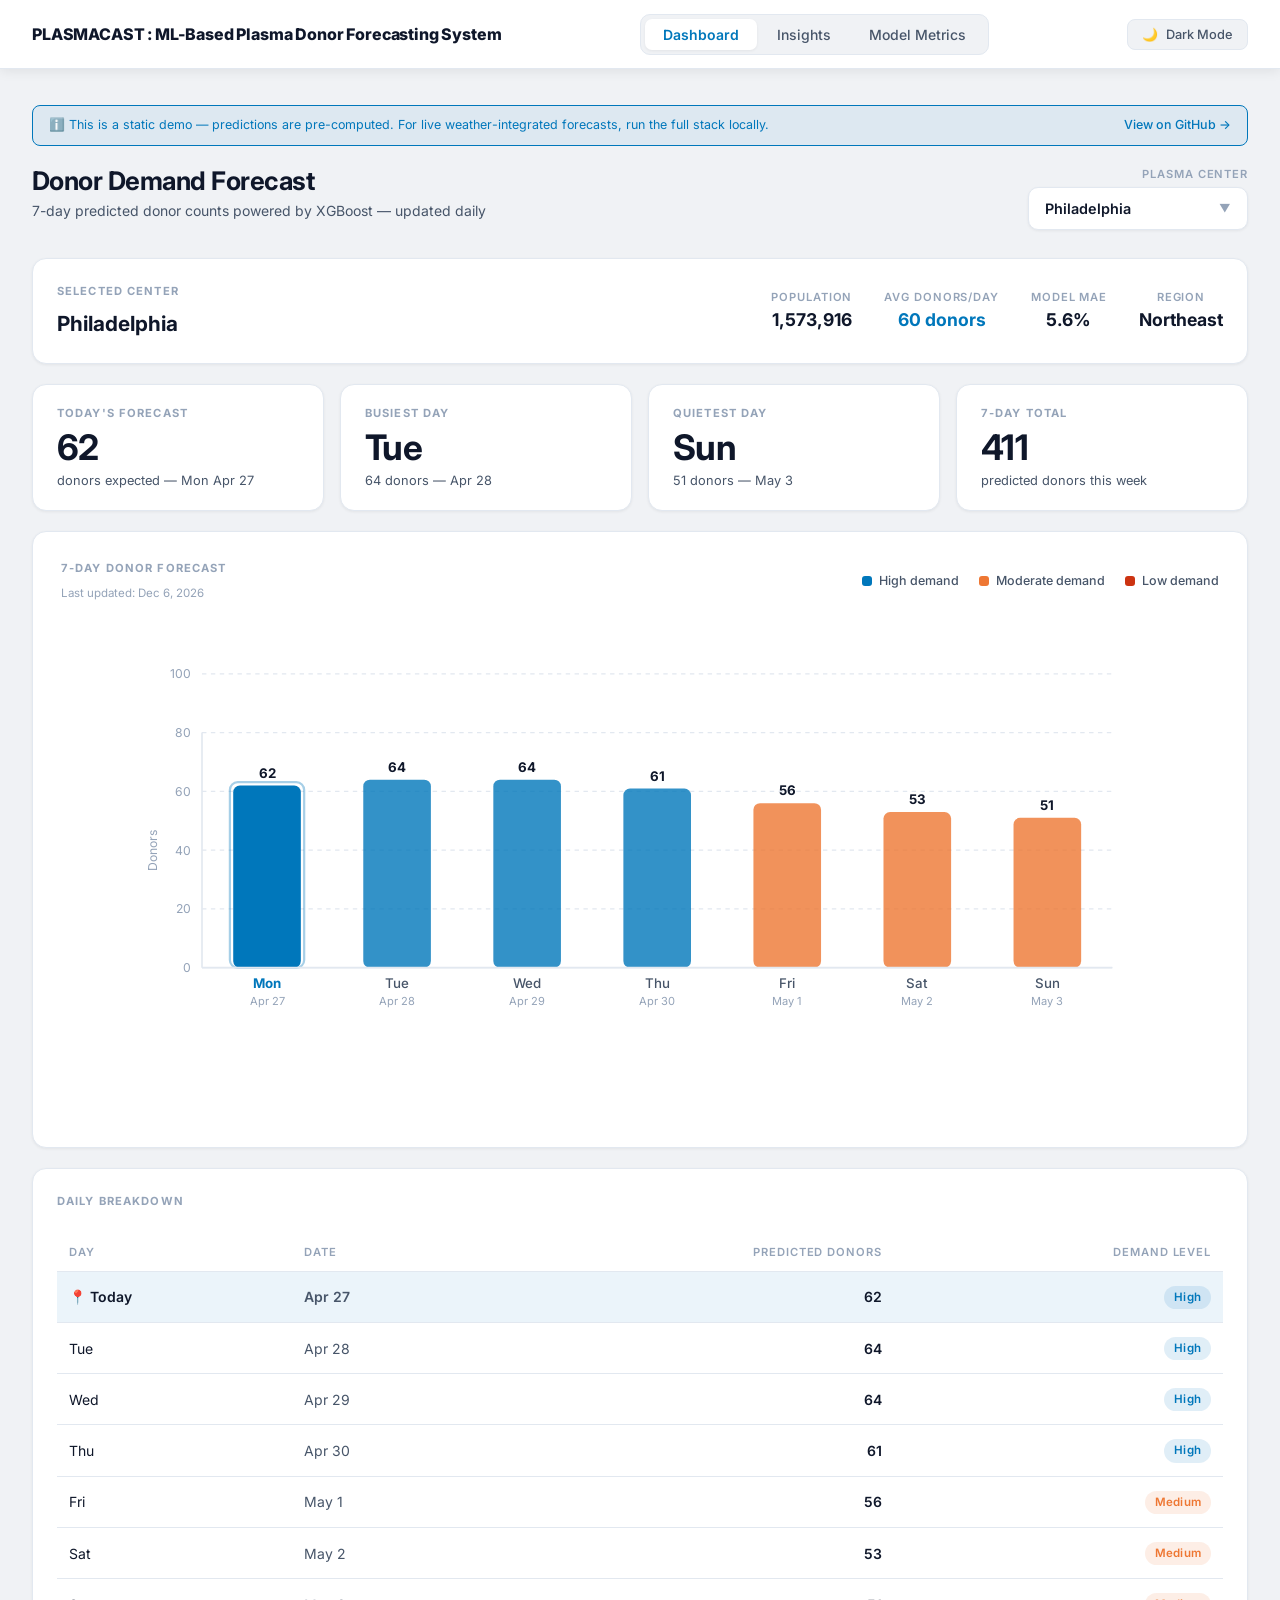
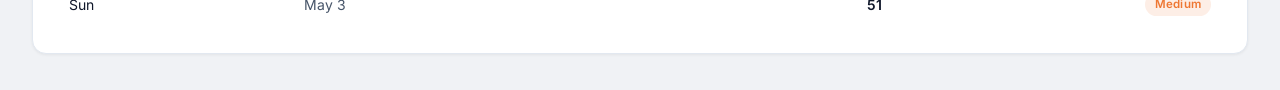
==== docs/index.html @ db581229 "Create a static version of our actual dashboard" ====
<!DOCTYPE html>
<html lang="en" data-theme="light">
<head>
  <meta charset="UTF-8" />
  <meta name="viewport" content="width=device-width, initial-scale=1.0"/>
  <title>PlasmaCast: Donor Demand Dashboard</title>
  <link href="https://fonts.googleapis.com/css2?family=Inter:wght@300;400;500;600;700;800&display=swap" rel="stylesheet"/>
  <style>
    :root[data-theme="light"] {
      --bg-primary:     #F0F2F5;
      --bg-secondary:   #FFFFFF;
      --bg-nav:         #FFFFFF;
      --border:         #E2E8F0;
      --text-primary:   #0F172A;
      --text-secondary: #475569;
      --text-muted:     #94A3B8;
      --accent:         #0077BB;
      --accent-hover:   #005E99;
      --accent-light:   rgba(0, 119, 187, 0.08);
      --high:           #0077BB;
      --medium:         #EE7733;
      --low:            #CC3311;
      --nav-shadow:     0 2px 12px rgba(0,0,0,0.08);
      --card-shadow:    0 1px 3px rgba(0,0,0,0.06);
      --card-shadow-hover: 0 4px 16px rgba(0,0,0,0.10);
    }
    :root[data-theme="dark"] {
      --bg-primary:     #0D1117;
      --bg-secondary:   #161B22;
      --bg-nav:         #161B22;
      --border:         #30363D;
      --text-primary:   #E6EDF3;
      --text-secondary: #8B949E;
      --text-muted:     #484F58;
      --accent:         #38BDF8;
      --accent-hover:   #7DD3FC;
      --accent-light:   rgba(56, 189, 248, 0.08);
      --high:           #38BDF8;
      --medium:         #EE7733;
      --low:            #CC3311;
      --nav-shadow:     0 2px 12px rgba(0,0,0,0.4);
      --card-shadow:    0 1px 3px rgba(0,0,0,0.3);
      --card-shadow-hover: 0 4px 16px rgba(0,0,0,0.4);
    }
    *, *::before, *::after { box-sizing: border-box; margin: 0; padding: 0; }
    body {
      font-family: 'Inter', -apple-system, sans-serif;
      background: var(--bg-primary);
      color: var(--text-primary);
      transition: background 0.3s ease, color 0.3s ease;
      min-height: 100vh;
      font-size: 14px;
      line-height: 1.5;
    }
    a { color: var(--accent); text-decoration: none; font-weight: 500; }
    a:hover { text-decoration: underline; }
    nav {
      background: var(--bg-nav);
      border-bottom: 1px solid var(--border);
      box-shadow: var(--nav-shadow);
      position: sticky;
      top: 0;
      z-index: 100;
    }
    .nav-inner {
      max-width: 1320px;
      margin: 0 auto;
      padding: 0 32px;
      height: 68px;
      display: flex;
      align-items: center;
      justify-content: space-between;
      gap: 24px;
    }
    .nav-brand {
      font-size: 1rem;
      font-weight: 800;
      color: var(--text-primary);
      letter-spacing: -0.01em;
      flex-shrink: 0;
    }
    .nav-links {
      display: flex;
      align-items: center;
      gap: 2px;
      background: var(--bg-primary);
      padding: 4px;
      border-radius: 10px;
      border: 1px solid var(--border);
    }
    .nav-link {
      padding: 7px 18px;
      border-radius: 7px;
      font-size: 0.875rem;
      font-weight: 500;
      color: var(--text-secondary);
      cursor: pointer;
      border: none;
      background: transparent;
      transition: all 0.15s ease;
      font-family: 'Inter', sans-serif;
      white-space: nowrap;
    }
    .nav-link:hover { color: var(--text-primary); background: var(--bg-secondary); }
    .nav-link.active {
      background: var(--bg-secondary);
      color: var(--accent);
      font-weight: 600;
      box-shadow: var(--card-shadow);
    }
    .nav-right { display: flex; align-items: center; gap: 12px; flex-shrink: 0; }
    .theme-toggle {
      display: flex;
      align-items: center;
      gap: 8px;
      cursor: pointer;
      font-size: 0.8rem;
      font-weight: 500;
      color: var(--text-secondary);
      border: 1px solid var(--border);
      padding: 7px 14px;
      border-radius: 8px;
      background: var(--bg-primary);
      transition: all 0.15s ease;
      font-family: 'Inter', sans-serif;
    }
    .theme-toggle:hover { border-color: var(--accent); color: var(--accent); background: var(--accent-light); }
    .main { max-width: 1320px; margin: 0 auto; padding: 36px 32px; }
    .page { display: none; }
    .page.active { display: block; }
    .page-header {
      display: flex;
      align-items: flex-start;
      justify-content: space-between;
      margin-bottom: 28px;
      gap: 24px;
    }
    .page-title { font-size: 1.6rem; font-weight: 700; color: var(--text-primary); letter-spacing: -0.02em; line-height: 1.2; }
    .page-subtitle { font-size: 0.875rem; color: var(--text-secondary); margin-top: 4px; }
    .header-controls { display: flex; flex-direction: column; align-items: flex-end; gap: 4px; flex-shrink: 0; }
    .select-label { font-size: 0.7rem; font-weight: 600; text-transform: uppercase; letter-spacing: 0.08em; color: var(--text-muted); }
    .custom-select-wrap { position: relative; min-width: 220px; }
    .custom-select-trigger {
      display: flex;
      align-items: center;
      justify-content: space-between;
      gap: 12px;
      padding: 10px 16px;
      background: var(--bg-secondary);
      border: 1.5px solid var(--border);
      border-radius: 10px;
      cursor: pointer;
      font-family: 'Inter', sans-serif;
      font-size: 0.9rem;
      font-weight: 600;
      color: var(--text-primary);
      transition: all 0.15s ease;
      user-select: none;
      box-shadow: var(--card-shadow);
    }
    .custom-select-trigger:hover,
    .custom-select-trigger.open {
      border-color: var(--accent);
      box-shadow: 0 0 0 3px var(--accent-light);
    }
    .chevron { font-size: 0.7rem; color: var(--text-muted); transition: transform 0.2s ease; flex-shrink: 0; }
    .chevron.open { transform: rotate(180deg); }
    .custom-select-options {
      position: absolute;
      top: calc(100% + 6px);
      left: 0; right: 0;
      background: var(--bg-secondary);
      border: 1.5px solid var(--border);
      border-radius: 12px;
      box-shadow: var(--card-shadow-hover);
      z-index: 200;
      overflow: hidden;
      display: none;
      animation: dropIn 0.15s ease;
    }
    .custom-select-options.open { display: block; }
    @keyframes dropIn {
      from { opacity: 0; transform: translateY(-6px); }
      to   { opacity: 1; transform: translateY(0); }
    }
    .custom-option {
      display: flex;
      align-items: center;
      gap: 10px;
      padding: 10px 16px;
      font-size: 0.875rem;
      font-weight: 500;
      color: var(--text-secondary);
      cursor: pointer;
      transition: all 0.1s ease;
      border-bottom: 1px solid var(--border);
    }
    .custom-option:last-child { border-bottom: none; }
    .custom-option:hover { background: var(--bg-primary); color: var(--text-primary); }
    .custom-option.selected { background: var(--accent-light); color: var(--accent); font-weight: 600; }
    .card {
      background: var(--bg-secondary);
      border: 1px solid var(--border);
      border-radius: 14px;
      padding: 24px;
      box-shadow: var(--card-shadow);
      transition: box-shadow 0.2s ease;
    }
    .card:hover { box-shadow: var(--card-shadow-hover); }
    .card-title {
      font-size: 0.7rem;
      font-weight: 700;
      text-transform: uppercase;
      letter-spacing: 0.1em;
      color: var(--text-muted);
      margin-bottom: 8px;
    }
    .card-value { font-size: 2.2rem; font-weight: 700; color: var(--text-primary); line-height: 1; letter-spacing: -0.02em; }
    .card-sub { font-size: 0.8rem; color: var(--text-secondary); margin-top: 6px; }
    .summary-card { padding: 20px 24px; }
    .chart-card { padding: 28px; }
    .chart-header { display: flex; align-items: center; justify-content: space-between; margin-bottom: 24px; flex-wrap: wrap; gap: 12px; }
    .grid-4 { display: grid; grid-template-columns: repeat(4, 1fr); gap: 16px; margin-bottom: 20px; }
    .grid-3 { display: grid; grid-template-columns: repeat(3, 1fr); gap: 16px; }
    .grid-2 { display: grid; grid-template-columns: 1fr 1fr; gap: 20px; margin-top: 20px; }
    .chart-legend { display: flex; align-items: center; gap: 20px; }
    .legend-item { display: flex; align-items: center; gap: 7px; font-size: 0.78rem; color: var(--text-secondary); font-weight: 500; }
    .legend-dot { width: 10px; height: 10px; border-radius: 3px; flex-shrink: 0; }
    .legend-dot.high   { background: var(--high); }
    .legend-dot.medium { background: var(--medium); }
    .legend-dot.low    { background: var(--low); }
    .badge { display: inline-flex; align-items: center; padding: 3px 10px; border-radius: 20px; font-size: 0.72rem; font-weight: 600; letter-spacing: 0.02em; }
    .badge-high   { background: rgba(0,119,187,0.12);  color: var(--high); }
    .badge-medium { background: rgba(238,119,51,0.12); color: var(--medium); }
    .badge-low    { background: rgba(204,51,17,0.12);  color: var(--low); }
    .loading { display: flex; align-items: center; justify-content: center; padding: 80px; color: var(--text-muted); font-size: 0.875rem; }
    .forecast-svg-wrap { width: 100%; overflow: visible; }
    .forecast-table { width: 100%; border-collapse: collapse; font-size: 0.875rem; }
    .forecast-table th { text-align: left; padding: 10px 12px; color: var(--text-muted); font-weight: 600; font-size: 0.7rem; text-transform: uppercase; letter-spacing: 0.08em; border-bottom: 1px solid var(--border); }
    .forecast-table th:last-child, .forecast-table td:last-child { text-align: right; }
    .forecast-table th:nth-child(3), .forecast-table td:nth-child(3) { text-align: right; }
    .forecast-table td { padding: 13px 12px; border-bottom: 1px solid var(--border); color: var(--text-primary); }
    .forecast-table tr:last-child td { border-bottom: none; }
    .forecast-table tr.today-row td { background: var(--accent-light); font-weight: 600; }
    .forecast-table tr:not(.today-row):hover td { background: var(--bg-primary); }
    .mae-row { display: flex; align-items: center; gap: 14px; margin-bottom: 14px; }
    .mae-city { width: 120px; font-size: 0.8rem; color: var(--text-secondary); text-align: right; flex-shrink: 0; font-weight: 500; }
    .mae-bar-wrap { flex: 1; background: var(--bg-primary); border-radius: 6px; height: 28px; overflow: hidden; border: 1px solid var(--border); }
    .mae-bar { height: 100%; border-radius: 6px; transition: width 0.6s cubic-bezier(0.4, 0, 0.2, 1); }
    .mae-value { width: 48px; font-size: 0.8rem; font-weight: 700; color: var(--text-primary); flex-shrink: 0; }
    .mae-overall-line { margin-top: 16px; padding-top: 16px; border-top: 1px solid var(--border); font-size: 0.8rem; color: var(--text-secondary); text-align: center; }
    .metric-card { text-align: center; padding: 28px 20px; }
    .metric-value { font-size: 2rem; font-weight: 800; color: var(--text-primary); letter-spacing: -0.03em; line-height: 1; margin-bottom: 8px; }
    .metric-value.accent { color: var(--accent); }
    .metric-label { font-size: 0.78rem; color: var(--text-secondary); line-height: 1.4; }
    .config-row { display: flex; justify-content: space-between; align-items: center; padding: 11px 0; border-bottom: 1px solid var(--border); font-size: 0.875rem; }
    .config-row:last-child { border-bottom: none; }
    .config-key { color: var(--text-secondary); }
    .config-val { font-weight: 600; color: var(--text-primary); }
    .features-grid { display: grid; grid-template-columns: 1fr 1fr; gap: 8px; }
    .feature-tag { display: flex; align-items: center; gap: 8px; padding: 9px 12px; background: var(--bg-primary); border: 1px solid var(--border); border-radius: 8px; font-size: 0.78rem; font-weight: 500; color: var(--text-secondary); }
    .feature-dot { width: 7px; height: 7px; border-radius: 50%; flex-shrink: 0; }
    .sources-grid { display: grid; grid-template-columns: 1fr 1fr; gap: 20px; }
    .source-item { padding: 16px; background: var(--bg-primary); border: 1px solid var(--border); border-radius: 10px; }
    .source-title { font-size: 0.875rem; font-weight: 600; color: var(--text-primary); margin-bottom: 6px; }
    .source-desc { font-size: 0.78rem; color: var(--text-secondary); line-height: 1.6; margin-bottom: 8px; }
    .explanation-text { font-size: 0.875rem; color: var(--text-secondary); line-height: 1.8; }
    .city-stats-card { margin-bottom: 20px; }
    .static-notice {
      background: var(--accent-light);
      border: 1px solid var(--accent);
      border-radius: 8px;
      padding: 10px 16px;
      font-size: 0.78rem;
      color: var(--accent);
      margin-bottom: 20px;
      display: flex;
      align-items: center;
      gap: 8px;
    }
    @media (max-width: 900px) {
      .grid-4 { grid-template-columns: repeat(2, 1fr); }
      .grid-3 { grid-template-columns: repeat(2, 1fr); }
      .grid-2 { grid-template-columns: 1fr; }
      .sources-grid { grid-template-columns: 1fr; }
      .nav-inner { padding: 0 16px; }
      .main { padding: 24px 16px; }
    }
  </style>
</head>
<body>

  <nav>
    <div class="nav-inner">
      <div class="nav-brand">PLASMACAST : ML-Based Plasma Donor Forecasting System</div>
      <div class="nav-links">
        <button class="nav-link active" onclick="showPage('forecast', this)">Dashboard</button>
        <button class="nav-link" onclick="showPage('insights', this)">Insights</button>
        <button class="nav-link" onclick="showPage('metrics', this)">Model Metrics</button>
      </div>
      <div class="nav-right">
        <button class="theme-toggle" onclick="toggleTheme()" id="theme-btn">
          <span id="theme-icon">🌙</span>
          <span id="theme-label">Dark Mode</span>
        </button>
      </div>
    </div>
  </nav>

  <main class="main">

    <!-- PAGE 1: DASHBOARD -->
    <div id="page-forecast" class="page active">

      <div class="static-notice">
        ℹ️ This is a static demo — predictions are pre-computed. For live weather-integrated forecasts, run the full stack locally.
        <a href="https://github.com/PW13052003/plasmacast" target="_blank" style="margin-left:auto;">View on GitHub →</a>
      </div>

      <div class="page-header">
        <div>
          <div class="page-title">Donor Demand Forecast</div>
          <div class="page-subtitle">7-day predicted donor counts powered by XGBoost — updated daily</div>
        </div>
        <div class="header-controls">
          <label class="select-label">Plasma Center</label>
          <div class="custom-select-wrap" id="city-dropdown">
            <div class="custom-select-trigger" onclick="toggleDropdown()">
              <div class="trigger-left">
                <span id="selected-label">Philadelphia</span>
              </div>
              <span class="chevron" id="chevron">▼</span>
            </div>
            <div class="custom-select-options" id="dropdown-options"></div>
          </div>
        </div>
      </div>

      <div class="card city-stats-card" id="city-stats">
        <div style="display:flex; align-items:center; justify-content:space-between; flex-wrap:wrap; gap:16px;">
          <div>
            <div class="card-title">Selected Center</div>
            <div style="font-size:1.3rem; font-weight:700; color:var(--text-primary);" id="stats-city-name">Philadelphia</div>
          </div>
          <div style="display:flex; gap:32px; flex-wrap:wrap;">
            <div style="text-align:center;">
              <div style="font-size:0.7rem; font-weight:600; text-transform:uppercase; letter-spacing:0.08em; color:var(--text-muted);">Population</div>
              <div style="font-size:1.1rem; font-weight:700; color:var(--text-primary); margin-top:2px;" id="stats-population">--</div>
            </div>
            <div style="text-align:center;">
              <div style="font-size:0.7rem; font-weight:600; text-transform:uppercase; letter-spacing:0.08em; color:var(--text-muted);">Avg Donors/Day</div>
              <div style="font-size:1.1rem; font-weight:700; color:var(--accent); margin-top:2px;" id="stats-base">--</div>
            </div>
            <div style="text-align:center;">
              <div style="font-size:0.7rem; font-weight:600; text-transform:uppercase; letter-spacing:0.08em; color:var(--text-muted);">Model MAE</div>
              <div style="font-size:1.1rem; font-weight:700; color:var(--text-primary); margin-top:2px;" id="stats-mae">--</div>
            </div>
            <div style="text-align:center;">
              <div style="font-size:0.7rem; font-weight:600; text-transform:uppercase; letter-spacing:0.08em; color:var(--text-muted);">Region</div>
              <div style="font-size:1.1rem; font-weight:700; color:var(--text-primary); margin-top:2px;" id="stats-region">--</div>
            </div>
          </div>
        </div>
      </div>

      <div class="grid-4">
        <div class="card summary-card">
          <div class="card-title">Today's Forecast</div>
          <div class="card-value" id="today-count">--</div>
          <div class="card-sub" id="today-label">donors expected</div>
        </div>
        <div class="card summary-card">
          <div class="card-title">Busiest Day</div>
          <div class="card-value" id="busiest-day">--</div>
          <div class="card-sub" id="busiest-count">--</div>
        </div>
        <div class="card summary-card">
          <div class="card-title">Quietest Day</div>
          <div class="card-value" id="quietest-day">--</div>
          <div class="card-sub" id="quietest-count">--</div>
        </div>
        <div class="card summary-card">
          <div class="card-title">7-Day Total</div>
          <div class="card-value" id="week-total">--</div>
          <div class="card-sub">predicted donors this week</div>
        </div>
      </div>

      <div class="card chart-card">
        <div class="chart-header">
          <div>
            <div class="card-title">7-Day Donor Forecast</div>
            <div id="last-updated" style="font-size:0.72rem; color:var(--text-muted); margin-top:2px;"></div>
          </div>
          <div class="chart-legend">
            <span class="legend-item"><span class="legend-dot high"></span>High demand</span>
            <span class="legend-item"><span class="legend-dot medium"></span>Moderate demand</span>
            <span class="legend-item"><span class="legend-dot low"></span>Low demand</span>
          </div>
        </div>
        <div id="forecast-chart" class="loading">Loading forecast...</div>
      </div>

      <div class="card" style="margin-top:20px;">
        <div style="display:flex; align-items:center; justify-content:space-between; margin-bottom:16px;">
          <div class="card-title">Daily Breakdown</div>
        </div>
        <div id="forecast-table"></div>
      </div>
    </div>

    <!-- PAGE 2: INSIGHTS -->
    <div id="page-insights" class="page">
      <div class="page-header">
        <div>
          <div class="page-title">Insights</div>
          <div class="page-subtitle">Model accuracy and performance across all 10 plasma centers</div>
        </div>
      </div>
      <div class="card chart-card" style="margin-bottom:24px;">
        <div class="card-title" style="margin-bottom:24px;">Model Error by City — MAE as % of City Average</div>
        <div id="mae-chart"></div>
      </div>
      <div class="card">
        <div class="card-title" style="margin-bottom:16px;">What This Means</div>
        <p class="explanation-text">
          MAE (Mean Absolute Error) measures how many donors off our predictions are on average per day.
          We show it as a percentage of each city's average donor count to make fair comparisons across
          cities of very different sizes. An MAE of 15 donors means very different things for NYC (318 avg)
          vs Jacksonville (38 avg) — so percentage normalizes for that difference.
          The tight 5.4%–6.9% range across all 10 cities shows the model generalizes well regardless of city size.
        </p>
      </div>
    </div>

    <!-- PAGE 3: MODEL METRICS -->
    <div id="page-metrics" class="page">
      <div class="page-header">
        <div>
          <div class="page-title">Model Metrics & Explainability</div>
          <div class="page-subtitle">Technical details, performance metrics, and data sources</div>
        </div>
      </div>
      <div class="grid-3" style="margin-bottom:24px;">
        <div class="card metric-card"><div class="metric-value accent">5.12</div><div class="metric-label">Mean Absolute Error (donors/day)</div></div>
        <div class="card metric-card"><div class="metric-value accent">94.1%</div><div class="metric-label">Overall Prediction Accuracy</div></div>
        <div class="card metric-card"><div class="metric-value accent">5.9%</div><div class="metric-label">MAE as % of Mean Donor Count</div></div>
        <div class="card metric-card"><div class="metric-value">10,820</div><div class="metric-label">Training Rows (2020–2022)</div></div>
        <div class="card metric-card"><div class="metric-value">3,650</div><div class="metric-label">Test Rows (2023)</div></div>
        <div class="card metric-card"><div class="metric-value">75/25</div><div class="metric-label">Train/Test Split</div></div>
      </div>
      <div class="grid-2">
        <div class="card">
          <div class="card-title" style="margin-bottom:16px;">Model Configuration</div>
          <div id="model-config-table"></div>
        </div>
        <div class="card">
          <div class="card-title" style="margin-bottom:16px;">Features Used (13 total)</div>
          <div id="features-list"></div>
        </div>
      </div>
      <div class="card" style="margin-top:24px;">
        <div class="card-title" style="margin-bottom:16px;">Data Sources</div>
        <div class="sources-grid">
          <div class="source-item">
            <div class="source-title">Weather Data</div>
            <div class="source-desc">Open-Meteo Historical & Forecast API — free, no API key required.</div>
            <a href="https://open-meteo.com" target="_blank">open-meteo.com →</a>
          </div>
          <div class="source-item">
            <div class="source-title">Population Data</div>
            <div class="source-desc">US Census Bureau Vintage 2024 estimates — used to scale donor baselines.</div>
            <a href="https://census.gov" target="_blank">census.gov →</a>
          </div>
          <div class="source-item">
            <div class="source-title">Holiday Calendar</div>
            <div class="source-desc">Python holidays library — US federal holiday calendar for 2020–2023.</div>
          </div>
          <div class="source-item">
            <div class="source-title">Donor Data</div>
            <div class="source-desc">Synthetic — generated using real weather and holiday inputs with population-scaled baselines.</div>
          </div>
        </div>
      </div>
      <div class="card" style="margin-top:24px;">
        <div class="card-title" style="margin-bottom:16px;">About PlasmaCast</div>
        <p class="explanation-text" style="margin-bottom:16px;">
          PlasmaCast is an end-to-end machine learning system that forecasts daily plasma donor demand
          across 10 major US cities. Built as a portfolio project inspired by the CSL Behring real-world
          data challenge.
        </p>
        <p class="explanation-text">
          Built by <strong>Puranjay Wadhera</strong> — Senior CS student. &nbsp;
          <a href="https://github.com/PW13052003/plasmacast" target="_blank">GitHub Repository →</a>
        </p>
      </div>
    </div>

  </main>

  <script>
  // =============================================
  // CONSTANTS
  // =============================================
  const CITIES = {
    center_philly:       { name: "Philadelphia",  base: 60  },
    center_nyc:          { name: "New York City", base: 318 },
    center_la:           { name: "Los Angeles",   base: 145 },
    center_chicago:      { name: "Chicago",       base: 102 },
    center_houston:      { name: "Houston",       base: 90  },
    center_phoenix:      { name: "Phoenix",       base: 63  },
    center_san_antonio:  { name: "San Antonio",   base: 57  },
    center_san_diego:    { name: "San Diego",     base: 53  },
    center_dallas:       { name: "Dallas",        base: 50  },
    center_jacksonville: { name: "Jacksonville",  base: 38  },
  };

  const CITY_STATS = {
    center_philly:       { population: "1,573,916", mae: "5.6%", region: "Northeast"  },
    center_nyc:          { population: "8,478,072", mae: "5.5%", region: "Northeast"  },
    center_la:           { population: "3,878,704", mae: "5.9%", region: "West Coast" },
    center_chicago:      { population: "2,721,308", mae: "6.2%", region: "Midwest"    },
    center_houston:      { population: "2,390,125", mae: "6.4%", region: "South"      },
    center_phoenix:      { population: "1,673,164", mae: "6.4%", region: "Southwest"  },
    center_san_antonio:  { population: "1,526,656", mae: "6.0%", region: "South"      },
    center_san_diego:    { population: "1,404,452", mae: "5.4%", region: "West Coast" },
    center_dallas:       { population: "1,326,087", mae: "6.9%", region: "South"      },
    center_jacksonville: { population: "1,009,833", mae: "5.7%", region: "Southeast"  },
  };

  const MAE_DATA = [
    { city: "Dallas",        mae: 6.9 },
    { city: "Houston",       mae: 6.4 },
    { city: "Phoenix",       mae: 6.4 },
    { city: "Chicago",       mae: 6.2 },
    { city: "San Antonio",   mae: 6.0 },
    { city: "Los Angeles",   mae: 5.9 },
    { city: "Jacksonville",  mae: 5.7 },
    { city: "Philadelphia",  mae: 5.6 },
    { city: "New York City", mae: 5.5 },
    { city: "San Diego",     mae: 5.4 },
  ];

  const MODEL_CONFIG = [
    ["Algorithm",        "XGBoost Regressor"],
    ["Training Period",  "2020 – 2022 (3 years)"],
    ["Test Period",      "2023 (1 year)"],
    ["Train/Test Split", "75% / 25%"],
    ["Training Rows",    "10,820"],
    ["Test Rows",        "3,650"],
    ["MAE",              "5.12 donors/day"],
    ["RMSE",             "7.95 donors/day"],
    ["MAE % of Mean",    "5.9%"],
  ];

  const FEATURES = [
    { name: "temp_max",          color: "#0077BB" },
    { name: "precipitation",     color: "#0077BB" },
    { name: "day_of_week",       color: "#EE7733" },
    { name: "is_holiday",        color: "#EE7733" },
    { name: "month",             color: "#EE7733" },
    { name: "year",              color: "#EE7733" },
    { name: "day_of_year",       color: "#EE7733" },
    { name: "is_weekend",        color: "#EE7733" },
    { name: "season",            color: "#EE7733" },
    { name: "donor_lag_7",       color: "#009988" },
    { name: "donor_lag_14",      color: "#009988" },
    { name: "rolling_7day_avg",  color: "#009988" },
    { name: "rolling_14day_avg", color: "#009988" },
  ];

  // =============================================
  // STATE
  // =============================================
  let selectedCity    = "center_philly";
  let allPredictions  = {};

  // =============================================
  // THEME
  // =============================================
  function toggleTheme() {
    const html  = document.documentElement;
    const isDark = html.getAttribute("data-theme") === "dark";
    html.setAttribute("data-theme", isDark ? "light" : "dark");
    document.getElementById("theme-icon").textContent  = isDark ? "🌙" : "☀️";
    document.getElementById("theme-label").textContent = isDark ? "Dark Mode" : "Light Mode";
  }

  // =============================================
  // PAGE NAVIGATION
  // =============================================
  function showPage(page, btn) {
    document.querySelectorAll(".page").forEach(p => p.classList.remove("active"));
    document.querySelectorAll(".nav-link").forEach(b => b.classList.remove("active"));
    document.getElementById("page-" + page).classList.add("active");
    btn.classList.add("active");
    if (page === "insights") renderInsights();
    if (page === "metrics")  renderMetrics();
  }

  // =============================================
  // HELPERS
  // =============================================
  function getDayName(date) {
    return date.toLocaleDateString("en-US", { weekday: "short" });
  }

  function getDateLabel(date) {
    return date.toLocaleDateString("en-US", { month: "short", day: "numeric" });
  }

  function getDonorLevel(count, base) {
    const ratio = count / base;
    if (ratio >= 0.95) return "high";
    if (ratio >= 0.75) return "medium";
    return "low";
  }

  function getLevelColor(level) {
    if (level === "high")   return "#0077BB";
    if (level === "medium") return "#EE7733";
    return "#CC3311";
  }

  function animateCounter(elementId, targetValue, duration = 800) {
    const element = document.getElementById(elementId);
    const start   = performance.now();
    function update(currentTime) {
      const elapsed  = currentTime - start;
      const progress = Math.min(elapsed / duration, 1);
      const eased    = 1 - Math.pow(1 - progress, 3);
      element.textContent = Math.round(eased * targetValue).toLocaleString();
      if (progress < 1) requestAnimationFrame(update);
    }
    requestAnimationFrame(update);
  }

  // =============================================
  // DROPDOWN
  // =============================================
  function buildDropdown() {
    const container = document.getElementById("dropdown-options");
    container.innerHTML = Object.entries(CITIES).map(([id, city]) => `
      <div class="custom-option ${id === selectedCity ? "selected" : ""}"
           onclick="selectCity('${id}')">
        ${city.name}
      </div>`).join("");
  }

  function toggleDropdown() {
    const options = document.getElementById("dropdown-options");
    const trigger = document.querySelector(".custom-select-trigger");
    const chevron = document.getElementById("chevron");
    const isOpen  = options.classList.contains("open");
    options.classList.toggle("open", !isOpen);
    trigger.classList.toggle("open", !isOpen);
    chevron.classList.toggle("open",  !isOpen);
  }

  function selectCity(centerId) {
    selectedCity = centerId;
    document.getElementById("selected-label").textContent = CITIES[centerId].name;
    document.getElementById("dropdown-options").classList.remove("open");
    document.querySelector(".custom-select-trigger").classList.remove("open");
    document.getElementById("chevron").classList.remove("open");
    buildDropdown();
    updateCityStats(centerId);
    loadForecast();
  }

  document.addEventListener("click", (e) => {
    const dropdown = document.getElementById("city-dropdown");
    if (dropdown && !dropdown.contains(e.target)) {
      document.getElementById("dropdown-options").classList.remove("open");
      const trigger = document.querySelector(".custom-select-trigger");
      if (trigger) trigger.classList.remove("open");
      const chevron = document.getElementById("chevron");
      if (chevron) chevron.classList.remove("open");
    }
  });

  // =============================================
  // CITY STATS
  // =============================================
  function updateCityStats(centerId) {
    const city  = CITIES[centerId];
    const stats = CITY_STATS[centerId];
    document.getElementById("stats-city-name").textContent  = city.name;
    document.getElementById("stats-population").textContent = stats.population;
    document.getElementById("stats-base").textContent       = `${city.base} donors`;
    document.getElementById("stats-mae").textContent        = stats.mae;
    document.getElementById("stats-region").textContent     = stats.region;
  }

  // =============================================
  // LOAD FORECAST — from pre-computed JSON
  // =============================================
  async function loadForecast() {
    const centerId = selectedCity;
    const city     = CITIES[centerId];

    document.getElementById("forecast-chart").innerHTML =
      '<div class="loading">Loading forecast...</div>';
    document.getElementById("today-count").textContent  = "--";
    document.getElementById("week-total").textContent   = "--";
    document.getElementById("busiest-day").textContent  = "--";
    document.getElementById("quietest-day").textContent = "--";

    // Load pre-computed predictions
    if (!Object.keys(allPredictions).length) {
      try {
        const res      = await fetch("predictions.json");
        allPredictions = await res.json();
      } catch {
        document.getElementById("forecast-chart").innerHTML =
          '<div class="loading">Could not load predictions.</div>';
        return;
      }
    }

    const data = allPredictions[centerId] || [];
    const forecasts = data.slice(0, 7).map((d) => {
      const date = new Date(d.date + "T12:00:00");
      return {
        day:           getDayName(date),
        date:          getDateLabel(date),
        count:         d.predicted_donors,
        level:         getDonorLevel(d.predicted_donors, city.base),
        temp:          "--",
        precipitation: 0,
      };
    });

    renderForecast(forecasts, city);
  }

  // =============================================
  // RENDER FORECAST
  // =============================================
  function renderForecast(forecasts, city) {
    const counts = forecasts.map(f => f.count);
    const maxIdx = counts.indexOf(Math.max(...counts));
    const minIdx = counts.indexOf(Math.min(...counts));
    const total  = counts.reduce((a, b) => a + b, 0);
    const maxVal = Math.max(...counts);

    // Last updated
    const now = new Date();
    document.getElementById("last-updated").textContent =
      `Last updated: ${now.toLocaleDateString("en-US", { month: "short", day: "numeric", year: "numeric" })}`;

    // Summary cards
    animateCounter("today-count", forecasts[0].count);
    document.getElementById("today-label").textContent    = `donors expected — ${forecasts[0].day} ${forecasts[0].date}`;
    document.getElementById("busiest-day").textContent    = forecasts[maxIdx].day;
    document.getElementById("busiest-count").textContent  = `${forecasts[maxIdx].count} donors — ${forecasts[maxIdx].date}`;
    document.getElementById("quietest-day").textContent   = forecasts[minIdx].day;
    document.getElementById("quietest-count").textContent = `${forecasts[minIdx].count} donors — ${forecasts[minIdx].date}`;
    animateCounter("week-total", total);

    // SVG Chart
    const W = 900, H = 300;
    const padL = 55, padR = 24, padT = 24, padB = 64;
    const chartW = W - padL - padR;
    const chartH = H - padT - padB;
    const yMax   = Math.ceil((maxVal * 1.2) / 10) * 10;
    const yMin   = 0;
    const yTicks = 5;
    const yStep  = Math.ceil(yMax / yTicks / 10) * 10;
    const barGroupW = chartW / forecasts.length;
    const barW      = barGroupW * 0.52;

    function yPos(val) { return padT + chartH - ((val - yMin) / (yMax - yMin)) * chartH; }
    function xPos(i)   { return padL + i * barGroupW + barGroupW / 2; }

    let gridLines = "", yLabels = "", bars = "", xLabels = "";
    for (let t = 0; t <= yTicks; t++) {
      const val = t * yStep;
      if (val > yMax + yStep) break;
      const y = yPos(val);
      gridLines += `<line x1="${padL}" y1="${y}" x2="${W - padR}" y2="${y}" stroke="var(--border)" stroke-width="1" stroke-dasharray="${t === 0 ? "none" : "4,4"}"/>`;
      yLabels   += `<text x="${padL - 10}" y="${y + 4}" text-anchor="end" font-size="11" fill="var(--text-muted)" font-family="Inter, sans-serif">${val}</text>`;
    }

    forecasts.forEach((f, i) => {
      const x       = xPos(i);
      const bh      = Math.max(((f.count - yMin) / (yMax - yMin)) * chartH, 4);
      const by      = padT + chartH - bh;
      const col     = getLevelColor(f.level);
      const isToday = i === 0;
      bars += `
        <g style="cursor:pointer;">
          <rect x="${x - barW/2}" y="${by}" width="${barW}" height="${bh}" fill="${col}" rx="6"
            opacity="${isToday ? 1 : 0.80}" style="transition:opacity 0.2s;"
            onmouseover="this.setAttribute('opacity','1')"
            onmouseout="this.setAttribute('opacity','${isToday ? 1 : 0.80}')">
            <title>${f.day} ${f.date}: ${f.count} donors</title>
          </rect>
          <text x="${x}" y="${by - 7}" text-anchor="middle" font-size="12" font-weight="700" fill="var(--text-primary)" font-family="Inter, sans-serif">${f.count}</text>
          ${isToday ? `<rect x="${x - barW/2 - 3}" y="${by - 3}" width="${barW + 6}" height="${bh + 3}" fill="none" stroke="${col}" stroke-width="2" rx="7" opacity="0.35"/>` : ""}
        </g>`;
      xLabels += `
        <text x="${x}" y="${H - padB + 18}" text-anchor="middle" font-size="12" font-weight="${isToday ? 700 : 500}" fill="${isToday ? "var(--accent)" : "var(--text-secondary)"}" font-family="Inter, sans-serif">${f.day}</text>
        <text x="${x}" y="${H - padB + 34}" text-anchor="middle" font-size="10" fill="var(--text-muted)" font-family="Inter, sans-serif">${f.date}</text>`;
    });

    document.getElementById("forecast-chart").innerHTML = `
      <svg viewBox="0 0 ${W} ${H}" class="forecast-svg-wrap" style="width:100%; height:auto; display:block;">
        <text x="14" y="${padT + chartH/2}" text-anchor="middle" font-size="11" fill="var(--text-muted)" font-family="Inter, sans-serif" transform="rotate(-90, 14, ${padT + chartH/2})">Donors</text>
        ${gridLines}${yLabels}${bars}${xLabels}
        <line x1="${padL}" y1="${padT}" x2="${padL}" y2="${padT + chartH}" stroke="var(--border)" stroke-width="1.5"/>
        <line x1="${padL}" y1="${padT + chartH}" x2="${W - padR}" y2="${padT + chartH}" stroke="var(--border)" stroke-width="1.5"/>
      </svg>`;

    // Table
    document.getElementById("forecast-table").innerHTML = `
      <table class="forecast-table">
        <thead><tr><th>Day</th><th>Date</th><th>Predicted Donors</th><th>Demand Level</th></tr></thead>
        <tbody>
          ${forecasts.map((f, i) => `
            <tr class="${i === 0 ? "today-row" : ""}">
              <td>${i === 0 ? "📍 Today" : f.day}</td>
              <td style="color:var(--text-secondary);">${f.date}</td>
              <td style="text-align:right; font-weight:600;">${f.count}</td>
              <td style="text-align:right;"><span class="badge badge-${f.level}">${f.level.charAt(0).toUpperCase() + f.level.slice(1)}</span></td>
            </tr>`).join("")}
        </tbody>
      </table>`;
  }

  // =============================================
  // RENDER INSIGHTS
  // =============================================
  function renderInsights() {
    const maxMae = Math.max(...MAE_DATA.map(d => d.mae));
    document.getElementById("mae-chart").innerHTML =
      MAE_DATA.map(d => `
        <div class="mae-row">
          <div class="mae-city">${d.city}</div>
          <div class="mae-bar-wrap">
            <div class="mae-bar" style="width:${(d.mae/maxMae*100).toFixed(1)}%; background:#0077BB; opacity:0.75;"></div>
          </div>
          <div class="mae-value">${d.mae}%</div>
        </div>`).join("") +
      `<div class="mae-overall-line">Overall model MAE: <strong style="color:var(--accent);">5.9%</strong> of average daily donor count</div>`;
  }

  // =============================================
  // RENDER METRICS
  // =============================================
  function renderMetrics() {
    document.getElementById("model-config-table").innerHTML =
      MODEL_CONFIG.map(([k, v]) => `
        <div class="config-row">
          <span class="config-key">${k}</span>
          <span class="config-val">${v}</span>
        </div>`).join("");

    document.getElementById("features-list").innerHTML = `
      <div class="features-grid">
        ${FEATURES.map(f => `
          <div class="feature-tag">
            <span class="feature-dot" style="background:${f.color};"></span>
            ${f.name}
          </div>`).join("")}
      </div>
      <div style="margin-top:14px; display:flex; gap:16px; flex-wrap:wrap;">
        <span style="font-size:0.75rem; color:var(--text-muted); display:flex; align-items:center; gap:6px;"><span style="width:8px;height:8px;border-radius:50%;background:#0077BB;display:inline-block;"></span>Weather</span>
        <span style="font-size:0.75rem; color:var(--text-muted); display:flex; align-items:center; gap:6px;"><span style="width:8px;height:8px;border-radius:50%;background:#EE7733;display:inline-block;"></span>Calendar</span>
        <span style="font-size:0.75rem; color:var(--text-muted); display:flex; align-items:center; gap:6px;"><span style="width:8px;height:8px;border-radius:50%;background:#009988;display:inline-block;"></span>Lag & Rolling</span>
      </div>`;
  }

  // =============================================
  // INIT
  // =============================================
  buildDropdown();
  updateCityStats(selectedCity);
  loadForecast();
  </script>
</body>
</html>
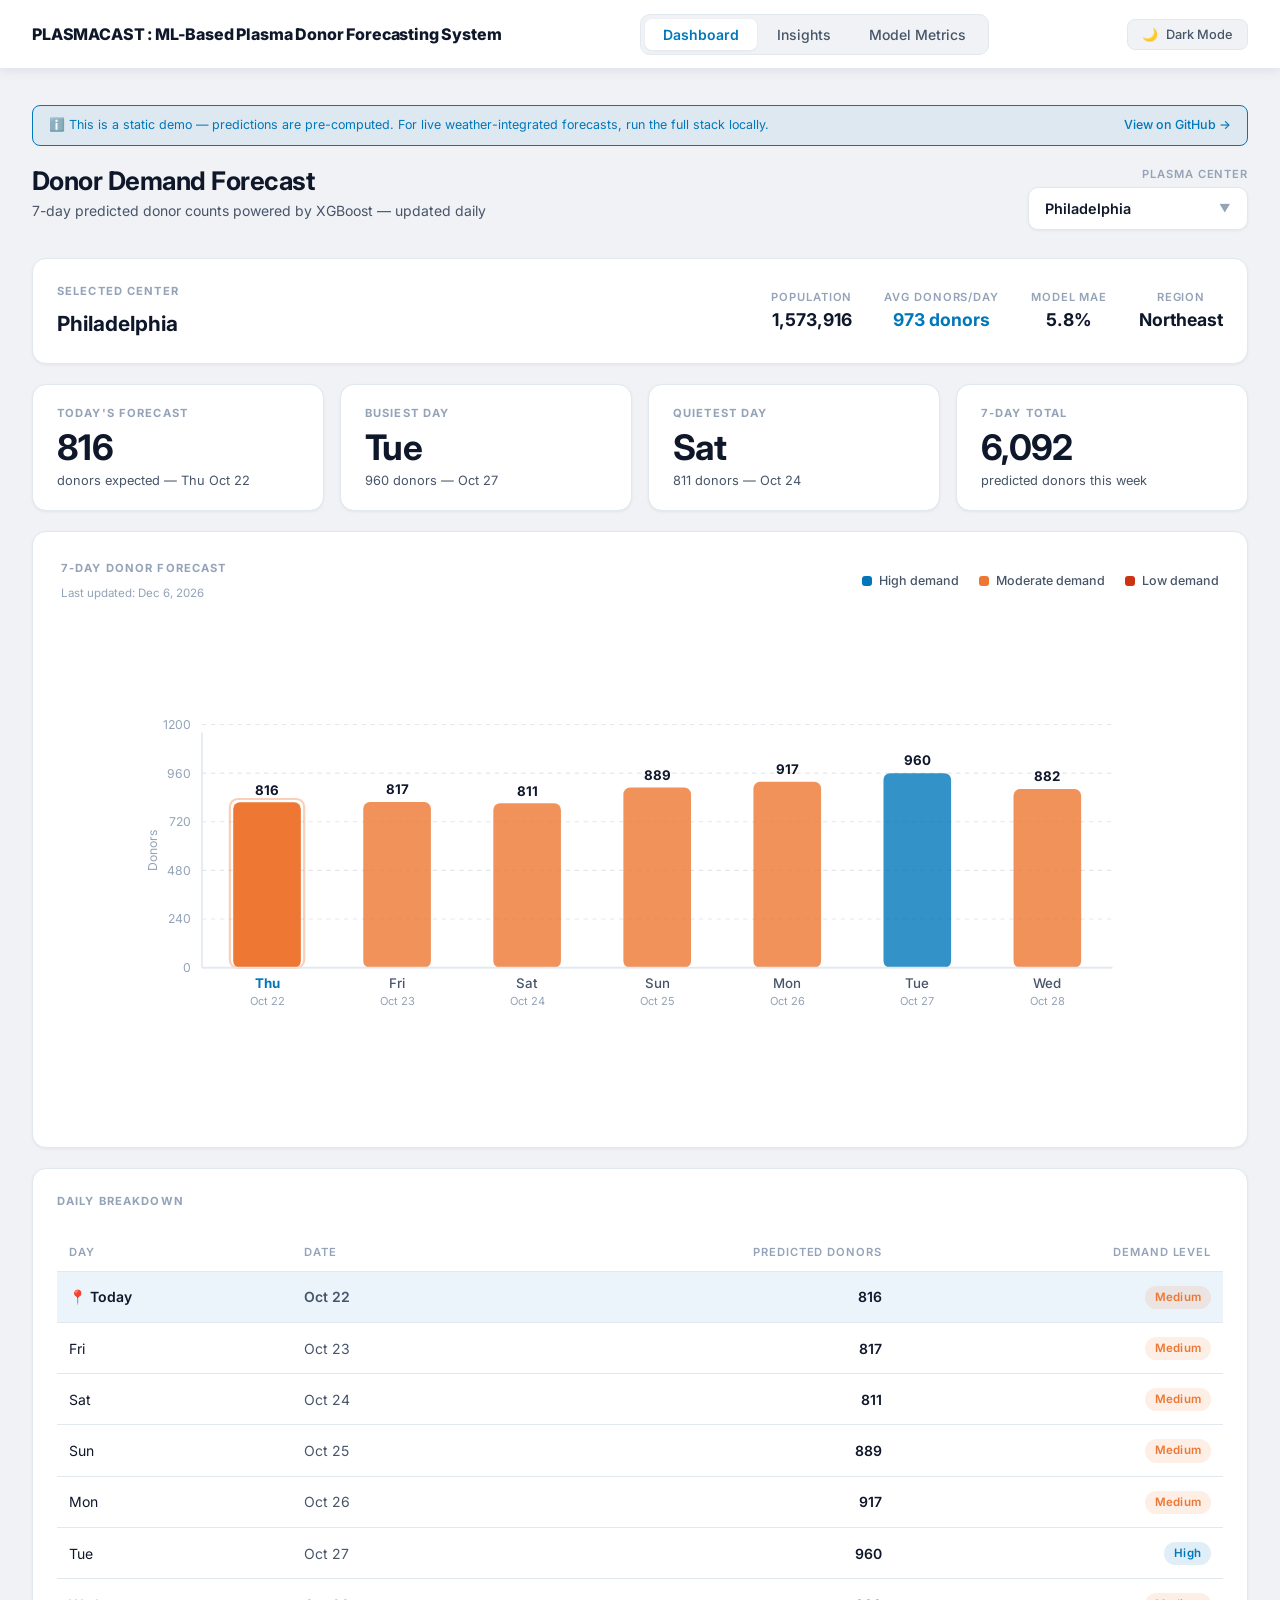
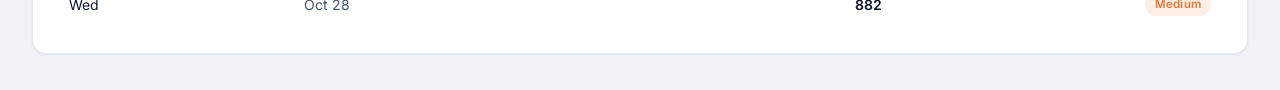
==== commit cc3af5bc: "Portfolio-ready cleanup and metrics fix" ====
--- a/docs/index.html
+++ b/docs/index.html
@@ -426,9 +426,9 @@
         <p class="explanation-text">
           MAE (Mean Absolute Error) measures how many donors off our predictions are on average per day.
           We show it as a percentage of each city's average donor count to make fair comparisons across
-          cities of very different sizes. An MAE of 15 donors means very different things for NYC (318 avg)
-          vs Jacksonville (38 avg) — so percentage normalizes for that difference.
-          The tight 5.4%–6.9% range across all 10 cities shows the model generalizes well regardless of city size.
+          cities of very different sizes. An MAE of 100 donors means very different things for NYC (~5,239 avg)
+          vs Jacksonville (~624 avg) — so percentage normalizes for that difference.
+          The tight 5.6%–7.5% range across all 10 cities shows the model generalizes well regardless of city size.
         </p>
       </div>
     </div>
@@ -442,9 +442,9 @@
         </div>
       </div>
       <div class="grid-3" style="margin-bottom:24px;">
-        <div class="card metric-card"><div class="metric-value accent">5.12</div><div class="metric-label">Mean Absolute Error (donors/day)</div></div>
-        <div class="card metric-card"><div class="metric-value accent">94.1%</div><div class="metric-label">Overall Prediction Accuracy</div></div>
-        <div class="card metric-card"><div class="metric-value accent">5.9%</div><div class="metric-label">MAE as % of Mean Donor Count</div></div>
+        <div class="card metric-card"><div class="metric-value accent">85.98</div><div class="metric-label">Mean Absolute Error (donors/day)</div></div>
+        <div class="card metric-card"><div class="metric-value accent">13.0%</div><div class="metric-label">Naive baseline error (same day last week)</div></div>
+        <div class="card metric-card"><div class="metric-value accent">6.0%</div><div class="metric-label">MAE as % of Mean Donor Count</div></div>
         <div class="card metric-card"><div class="metric-value">10,820</div><div class="metric-label">Training Rows (2020–2022)</div></div>
         <div class="card metric-card"><div class="metric-value">3,650</div><div class="metric-label">Test Rows (2023)</div></div>
         <div class="card metric-card"><div class="metric-value">75/25</div><div class="metric-label">Train/Test Split</div></div>
@@ -503,42 +503,42 @@
   // CONSTANTS
   // =============================================
   const CITIES = {
-    center_philly:       { name: "Philadelphia",  base: 60  },
-    center_nyc:          { name: "New York City", base: 318 },
-    center_la:           { name: "Los Angeles",   base: 145 },
-    center_chicago:      { name: "Chicago",       base: 102 },
-    center_houston:      { name: "Houston",       base: 90  },
-    center_phoenix:      { name: "Phoenix",       base: 63  },
-    center_san_antonio:  { name: "San Antonio",   base: 57  },
-    center_san_diego:    { name: "San Diego",     base: 53  },
-    center_dallas:       { name: "Dallas",        base: 50  },
-    center_jacksonville: { name: "Jacksonville",  base: 38  },
+    center_philly:       { name: "Philadelphia",  base: 973  },
+    center_nyc:          { name: "New York City", base: 5239 },
+    center_la:           { name: "Los Angeles",   base: 2397 },
+    center_chicago:      { name: "Chicago",       base: 1682 },
+    center_houston:      { name: "Houston",       base: 1477 },
+    center_phoenix:      { name: "Phoenix",       base: 1034 },
+    center_san_antonio:  { name: "San Antonio",   base: 943  },
+    center_san_diego:    { name: "San Diego",     base: 868  },
+    center_dallas:       { name: "Dallas",        base: 820  },
+    center_jacksonville: { name: "Jacksonville",  base: 624  },
   };
 
   const CITY_STATS = {
-    center_philly:       { population: "1,573,916", mae: "5.6%", region: "Northeast"  },
-    center_nyc:          { population: "8,478,072", mae: "5.5%", region: "Northeast"  },
-    center_la:           { population: "3,878,704", mae: "5.9%", region: "West Coast" },
-    center_chicago:      { population: "2,721,308", mae: "6.2%", region: "Midwest"    },
-    center_houston:      { population: "2,390,125", mae: "6.4%", region: "South"      },
+    center_philly:       { population: "1,573,916", mae: "5.8%", region: "Northeast"  },
+    center_nyc:          { population: "8,478,072", mae: "5.8%", region: "Northeast"  },
+    center_la:           { population: "3,878,704", mae: "5.6%", region: "West Coast" },
+    center_chicago:      { population: "2,721,308", mae: "6.1%", region: "Midwest"    },
+    center_houston:      { population: "2,390,125", mae: "6.3%", region: "South"      },
     center_phoenix:      { population: "1,673,164", mae: "6.4%", region: "Southwest"  },
-    center_san_antonio:  { population: "1,526,656", mae: "6.0%", region: "South"      },
-    center_san_diego:    { population: "1,404,452", mae: "5.4%", region: "West Coast" },
-    center_dallas:       { population: "1,326,087", mae: "6.9%", region: "South"      },
-    center_jacksonville: { population: "1,009,833", mae: "5.7%", region: "Southeast"  },
+    center_san_antonio:  { population: "1,526,656", mae: "5.9%", region: "South"      },
+    center_san_diego:    { population: "1,404,452", mae: "5.6%", region: "West Coast" },
+    center_dallas:       { population: "1,326,087", mae: "7.5%", region: "South"      },
+    center_jacksonville: { population: "1,009,833", mae: "5.8%", region: "Southeast"  },
   };
 
   const MAE_DATA = [
-    { city: "Dallas",        mae: 6.9 },
-    { city: "Houston",       mae: 6.4 },
+    { city: "Dallas",        mae: 7.5 },
     { city: "Phoenix",       mae: 6.4 },
-    { city: "Chicago",       mae: 6.2 },
-    { city: "San Antonio",   mae: 6.0 },
-    { city: "Los Angeles",   mae: 5.9 },
-    { city: "Jacksonville",  mae: 5.7 },
-    { city: "Philadelphia",  mae: 5.6 },
-    { city: "New York City", mae: 5.5 },
-    { city: "San Diego",     mae: 5.4 },
+    { city: "Houston",       mae: 6.3 },
+    { city: "Chicago",       mae: 6.1 },
+    { city: "San Antonio",   mae: 5.9 },
+    { city: "Philadelphia",  mae: 5.8 },
+    { city: "New York City", mae: 5.8 },
+    { city: "Jacksonville",  mae: 5.8 },
+    { city: "Los Angeles",   mae: 5.6 },
+    { city: "San Diego",     mae: 5.6 },
   ];
 
   const MODEL_CONFIG = [
@@ -548,9 +548,9 @@
     ["Train/Test Split", "75% / 25%"],
     ["Training Rows",    "10,820"],
     ["Test Rows",        "3,650"],
-    ["MAE",              "5.12 donors/day"],
-    ["RMSE",             "7.95 donors/day"],
-    ["MAE % of Mean",    "5.9%"],
+    ["MAE",              "85.98 donors/day"],
+    ["RMSE",             "134.33 donors/day"],
+    ["MAE % of Mean",    "6.0%"],
   ];
 
   const FEATURES = [
@@ -706,7 +706,6 @@
     document.getElementById("busiest-day").textContent  = "--";
     document.getElementById("quietest-day").textContent = "--";
 
-    // Load pre-computed predictions
     if (!Object.keys(allPredictions).length) {
       try {
         const res      = await fetch("predictions.json");
@@ -744,12 +743,10 @@
     const total  = counts.reduce((a, b) => a + b, 0);
     const maxVal = Math.max(...counts);
 
-    // Last updated
     const now = new Date();
     document.getElementById("last-updated").textContent =
       `Last updated: ${now.toLocaleDateString("en-US", { month: "short", day: "numeric", year: "numeric" })}`;
 
-    // Summary cards
     animateCounter("today-count", forecasts[0].count);
     document.getElementById("today-label").textContent    = `donors expected — ${forecasts[0].day} ${forecasts[0].date}`;
     document.getElementById("busiest-day").textContent    = forecasts[maxIdx].day;
@@ -758,7 +755,6 @@
     document.getElementById("quietest-count").textContent = `${forecasts[minIdx].count} donors — ${forecasts[minIdx].date}`;
     animateCounter("week-total", total);
 
-    // SVG Chart
     const W = 900, H = 300;
     const padL = 55, padR = 24, padT = 24, padB = 64;
     const chartW = W - padL - padR;
@@ -812,7 +808,6 @@
         <line x1="${padL}" y1="${padT + chartH}" x2="${W - padR}" y2="${padT + chartH}" stroke="var(--border)" stroke-width="1.5"/>
       </svg>`;
 
-    // Table
     document.getElementById("forecast-table").innerHTML = `
       <table class="forecast-table">
         <thead><tr><th>Day</th><th>Date</th><th>Predicted Donors</th><th>Demand Level</th></tr></thead>
@@ -842,7 +837,7 @@
           </div>
           <div class="mae-value">${d.mae}%</div>
         </div>`).join("") +
-      `<div class="mae-overall-line">Overall model MAE: <strong style="color:var(--accent);">5.9%</strong> of average daily donor count</div>`;
+      `<div class="mae-overall-line">Overall model MAE: <strong style="color:var(--accent);">6.0%</strong> of average daily donor count</div>`;
   }
 
   // =============================================
